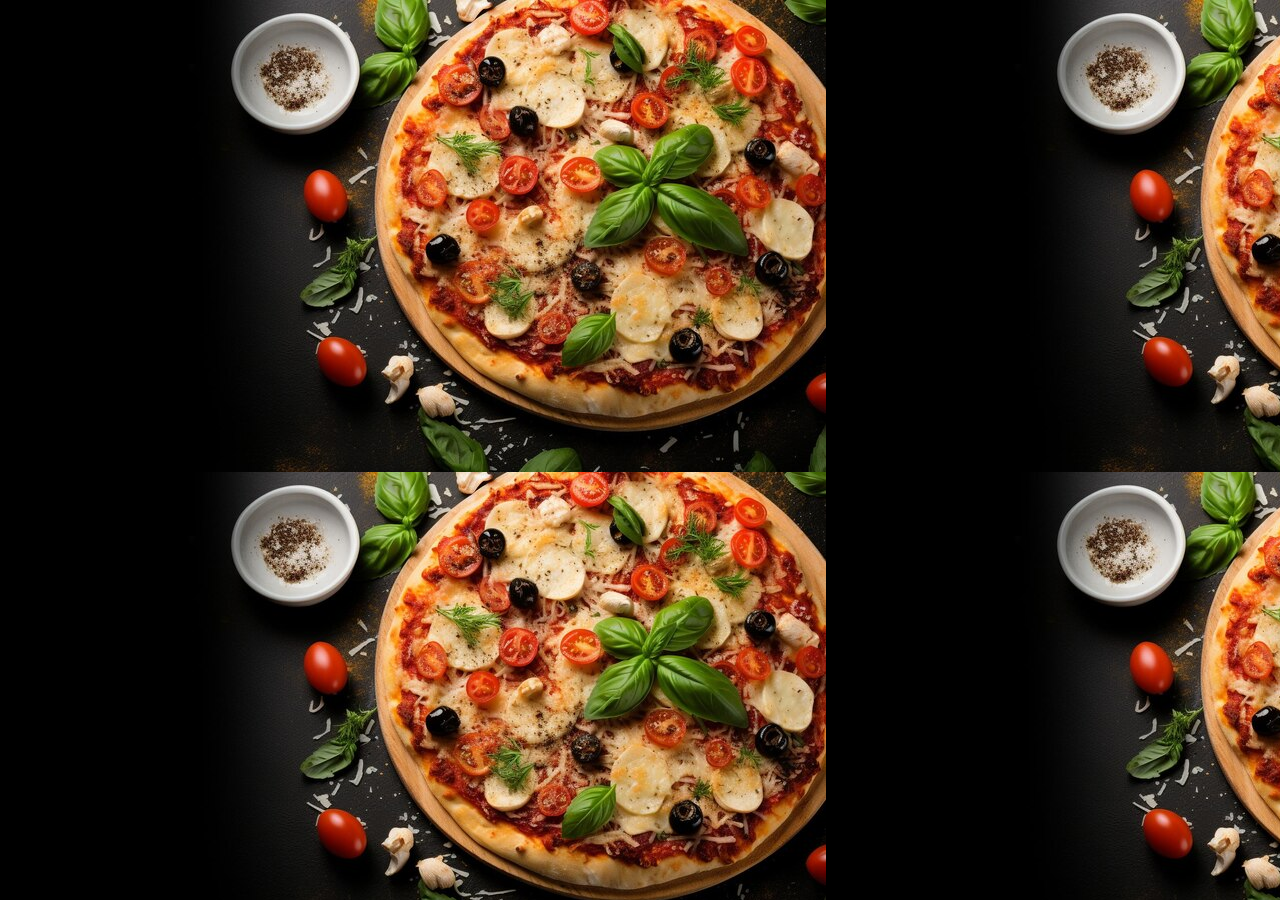
==== index.html @ 1f20195a "add main features" ====
<!DOCTYPE html>
<html lang="en">
<head>
    <meta charset="UTF-8">
    <meta name="viewport" content="width=device-width, initial-scale=1.0">
    <title>PizzaParadise</title>
    <link rel="stylesheet" href="style.css">
    <link rel="stylesheet"
    href="https://unpkg.com/boxicons@latest/css/boxicons.min.css">
    
   
</head>
<body width =100% background = "freshness-flavor-rustic-italian-table-generated-by-ai_188544-151933.jpg" >
   <script> src="script.js"</Script> 
</body>
</html>
---- style.css ----
*{
    font-family: cursive;
    margin: 0;
    padding: 0;
    box-sizing: border-box;
    scroll-padding-top: 4rem;
    scroll-behavior: smooth;
    list-style: none;
    text-decoration: none;
}
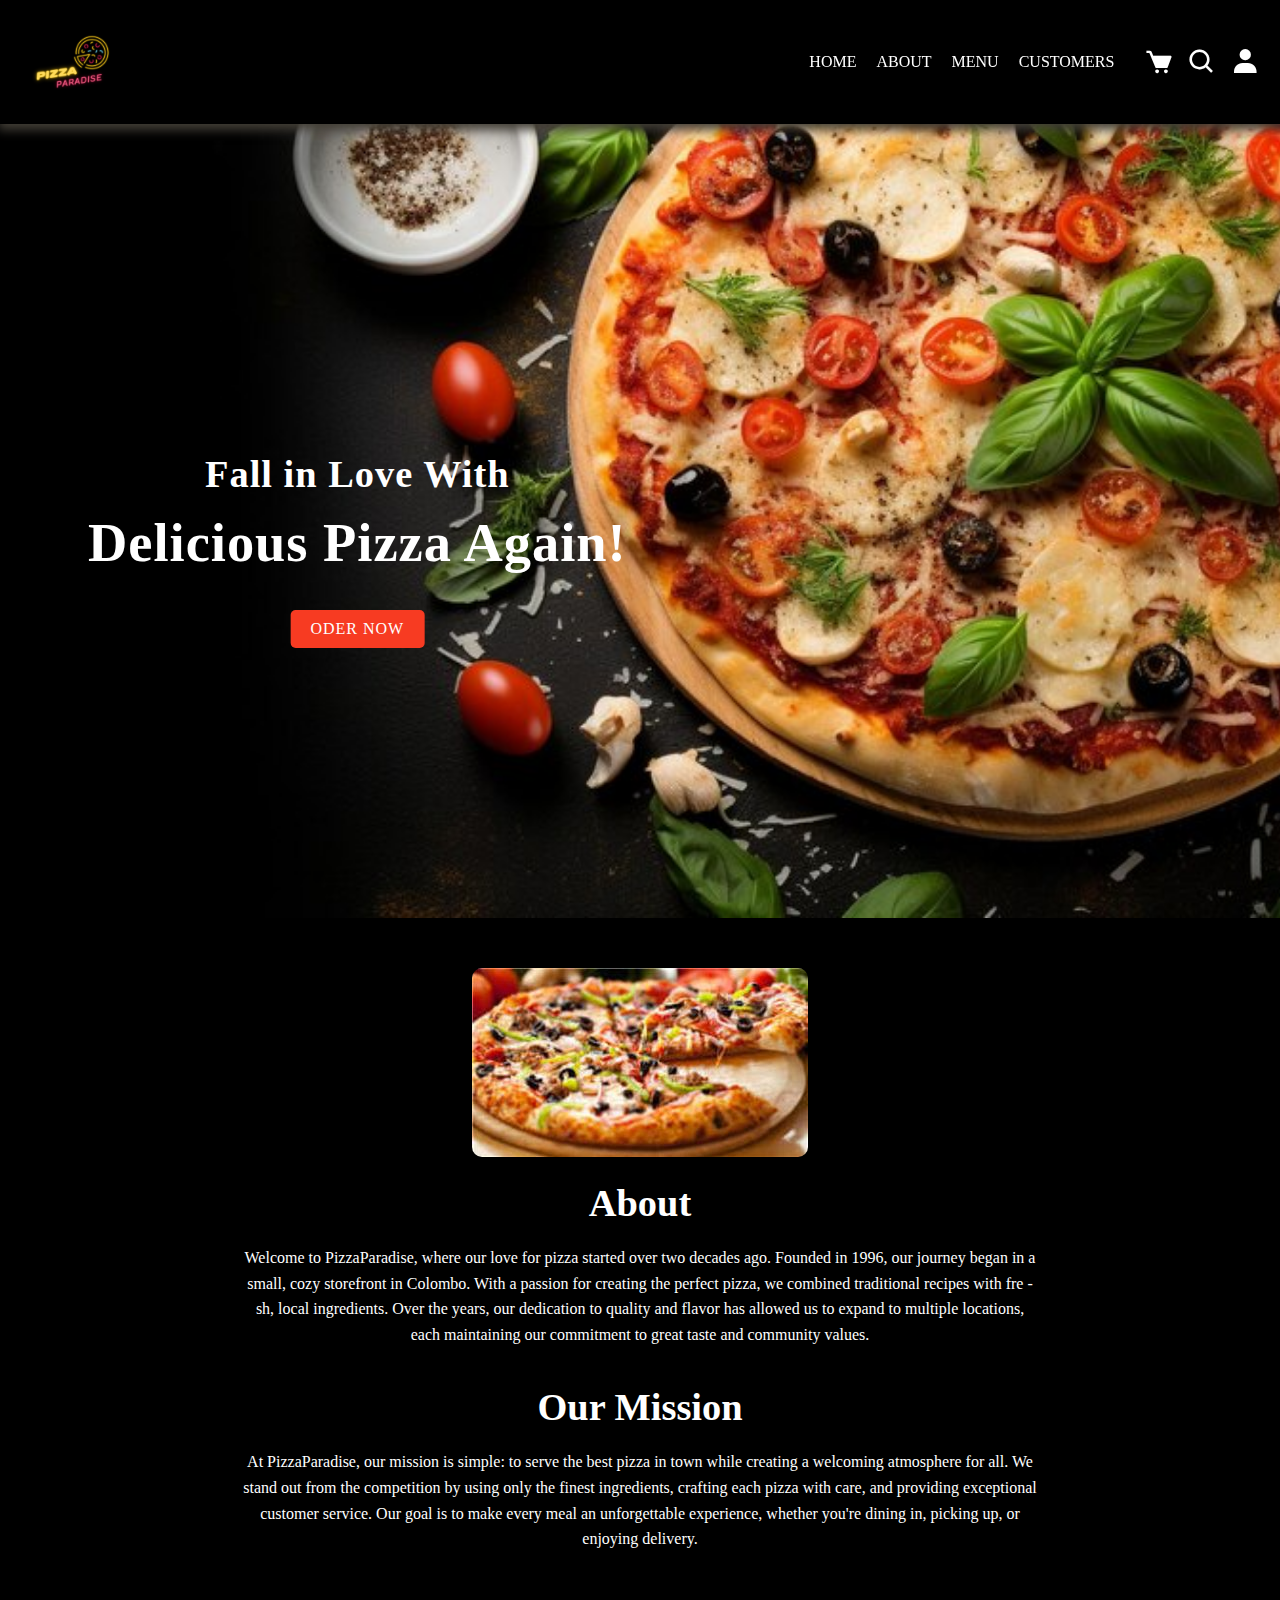
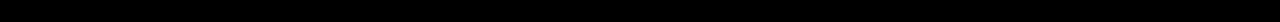
==== commit 1945122c: "create home page and about" ====
--- a/index.html
+++ b/index.html
@@ -5,12 +5,64 @@
     <meta name="viewport" content="width=device-width, initial-scale=1.0">
     <title>PizzaParadise</title>
     <link rel="stylesheet" href="style.css">
-    <link rel="stylesheet"
-    href="https://unpkg.com/boxicons@latest/css/boxicons.min.css">
-    
-   
+    <link rel="stylesheet" href="https://unpkg.com/boxicons@latest/css/boxicons.min.css">
 </head>
-<body width =100% background = "freshness-flavor-rustic-italian-table-generated-by-ai_188544-151933.jpg" >
-   <script> src="script.js"</Script> 
+<body>
+    <header>
+        <i class='bx bx-menu' id="menu-icone"></i>
+        <a href="#" class="logo" ><img src="2.png" alt="Logo" ></a>
+        <!-- Links -->
+        <ul class="navbar">
+            <li><a href="#home">Home</a></li>
+            <li><a href="#about">About</a></li>
+            <li><a href="#menu">Menu</a></li>
+            <li><a href="#customers">Customers</a></li>
+        </ul>
+        <div class="header-icone">
+            <i class='bx bxs-cart'></i>
+            <i class='bx bx-search' id="search-icon"></i>
+            <i class='bx bxs-user'></i>
+        </div>
+        <dic class="serchbox">
+            <input type="search" placeholder="search">
+        </dic>
+        
+    </header>
+    <!--home -->>
+
+    <section class="home" id="home">
+    <div class="hometext">
+        <h3>Fall in Love With</h3>
+        <h1>Delicious Pizza Again!</h1>
+        <a href="#" class="btn1">Oder Now</a>
+        <a href="#" class="btn2"></a>
+    </div>
+    <div class="homeimg">
+        <img src=>
+    </div>
+</section>
+<section class="about"  id = "about">
+    <div class="aboutimg">
+        <img src="pic.jpg">
+    </div>
+    <h2>About</h2>
+    <p>Welcome to PizzaParadise, where our love for pizza started over two decades ago. 
+           Founded in 1996, our journey began in a small, cozy storefront in Colombo. With a 
+           passion for creating the perfect pizza, we combined traditional recipes with fre
+           -sh, local ingredients. Over the years, our dedication to quality and flavor has 
+           allowed us to expand to multiple locations, each maintaining our commitment to 
+           great taste and community values.</p>
+           <br>
+    <h2>Our Mission</h2>
+    <p>At PizzaParadise, our mission is simple: to serve the best
+           pizza in town while creating a welcoming atmosphere for all.
+           We stand out from the competition by using only the finest 
+           ingredients, crafting each pizza with care, and providing 
+           exceptional customer service. Our goal is to make every meal
+           an unforgettable experience, whether you're dining in, picking
+           up, or enjoying delivery.</p>
+</section>
+
+    <script src="script.js"></script>
 </body>
-</html>+</html>
--- a/style.css
+++ b/style.css
@@ -1,4 +1,4 @@
-*{
+* {
     font-family: cursive;
     margin: 0;
     padding: 0;
@@ -7,4 +7,190 @@
     scroll-behavior: smooth;
     list-style: none;
     text-decoration: none;
+}
+
+:root {
+    --main-color: #fff;
+    --secondary-color: rgb(247, 59, 34);
+    --bg-color: black;
+    --box-shadow: 2px 2px 10px 4px rgb(66, 62, 54);
+}
+
+img {
+    width: 100%;
+}
+
+body {
+    color: var(--main-color);
+    background-color: var(--bg-color);
+}
+
+header {
+    position: fixed;
+    width: 100%;
+    top: 0;
+    display: flex;
+    align-items: center;
+    justify-content: space-between;
+    padding: 10px 20px;
+    background-color: var(--bg-color);
+    box-shadow: var(--box-shadow);
+    z-index: 1000;
+    transition: 0.5s linear;
+}
+
+.logo img {
+    width: 100px;
+    height: auto;
+}
+
+.navbar {
+    display: flex;
+    align-items: center;
+    margin-left: auto;
+}
+
+.navbar li {
+    margin: 0 10px;
+    text-transform: uppercase;
+}
+
+.navbar li a {
+    color: var(--main-color);
+    font-size: 16px;
+}
+
+.navbar a:hover {
+    background-color: rgba(66, 62, 54, 0.5);
+    border-radius: 4px;
+    padding: 5px;
+}
+
+.header-icone {
+    display: flex;
+    align-items: center;
+    margin-left: 20px;
+    cursor: pointer;
+    column-gap: 0.8rem;
+}
+
+   
+.header-icone i {
+        font-size: 30px; /* Adjust the size of icons if needed */
+        color: var(--main-color);
+    }
+
+#menu-icone {
+    margin-right: auto;
+    font-size: 24px;
+    z-index: 100001;
+    cursor: pointer;
+    display: none;
+
+}
+.serchbox.active{
+    top: 110%;
+    transition-property: top;
+    transition-duration: 0.25s;
+    box-shadow: var(--box-shadow);
+
+}
+.serchbox{
+    position: absolute;
+    top: -100%;
+    left: 90%;
+    transform: translate(-50%);
+}
+.serchbox input{
+    padding: 5px;
+    font-size: 1rem;
+
+}
+.serchbox input::placeholder{
+    font-size: 1rem;
+    font-weight: 500;
+}
+.home {
+    position: relative;
+    width: 100%;
+    min-height: 100vh; /* Corrected from -20vh */
+    background: url('pic1.jpg') no-repeat center center/cover;
+    display: flex;
+    justify-content: center;
+    align-items: center;
+    text-align: center;
+    padding: 20px;
+}
+.hometext {
+    position: absolute;
+    top: 60%;
+    right: 30%;
+    transform: translate(-50%, -50%);
+    display: flex;
+    flex-direction: column;
+    align-items: center;
+    gap: 1rem; /* Adds space between the elements */
+}
+
+.hometext h1 {
+    font-size: 3.4rem;
+    color: var(--main-color);
+    letter-spacing: 1px;
+}
+
+.hometext h3 {
+    font-size: 2.4rem;
+    color: var(--main-color);
+    letter-spacing: 1px;
+}
+
+.btn1 {
+    display: inline-block;
+    margin-top: 20px;
+    padding: 10px 20px;
+    background-color: var(--secondary-color);
+    color: var(--main-color);
+    border-radius: 5px;
+    text-transform: uppercase;
+    letter-spacing: 1px;
+    transition: background-color 0.3s;
+}
+
+.btn1:hover {
+    background-color: rgba(247, 59, 34, 0.8);
+}
+
+.homeimg img {
+    max-width: 100%;
+    height: auto;
+    border-radius: 10px;
+}
+.about {
+    display: flex;
+    flex-direction: column;
+    align-items: center;
+    text-align: center;
+    padding: 50px 20px;
+    background-color: var(--bg-color);
+}
+
+.aboutimg img {
+    max-width: 100%;
+    height: auto;
+    border-radius: 10px;
+    margin-bottom: 20px;
+}
+
+.about h2 {
+    font-size: 2.4rem;
+    color: var(--main-color);
+    margin-bottom: 20px;
+}
+
+.about p {
+    font-size: 1rem;
+    color: var(--main-color);
+    line-height: 1.6;
+    max-width: 800px;
+    margin-bottom: 20px;
 }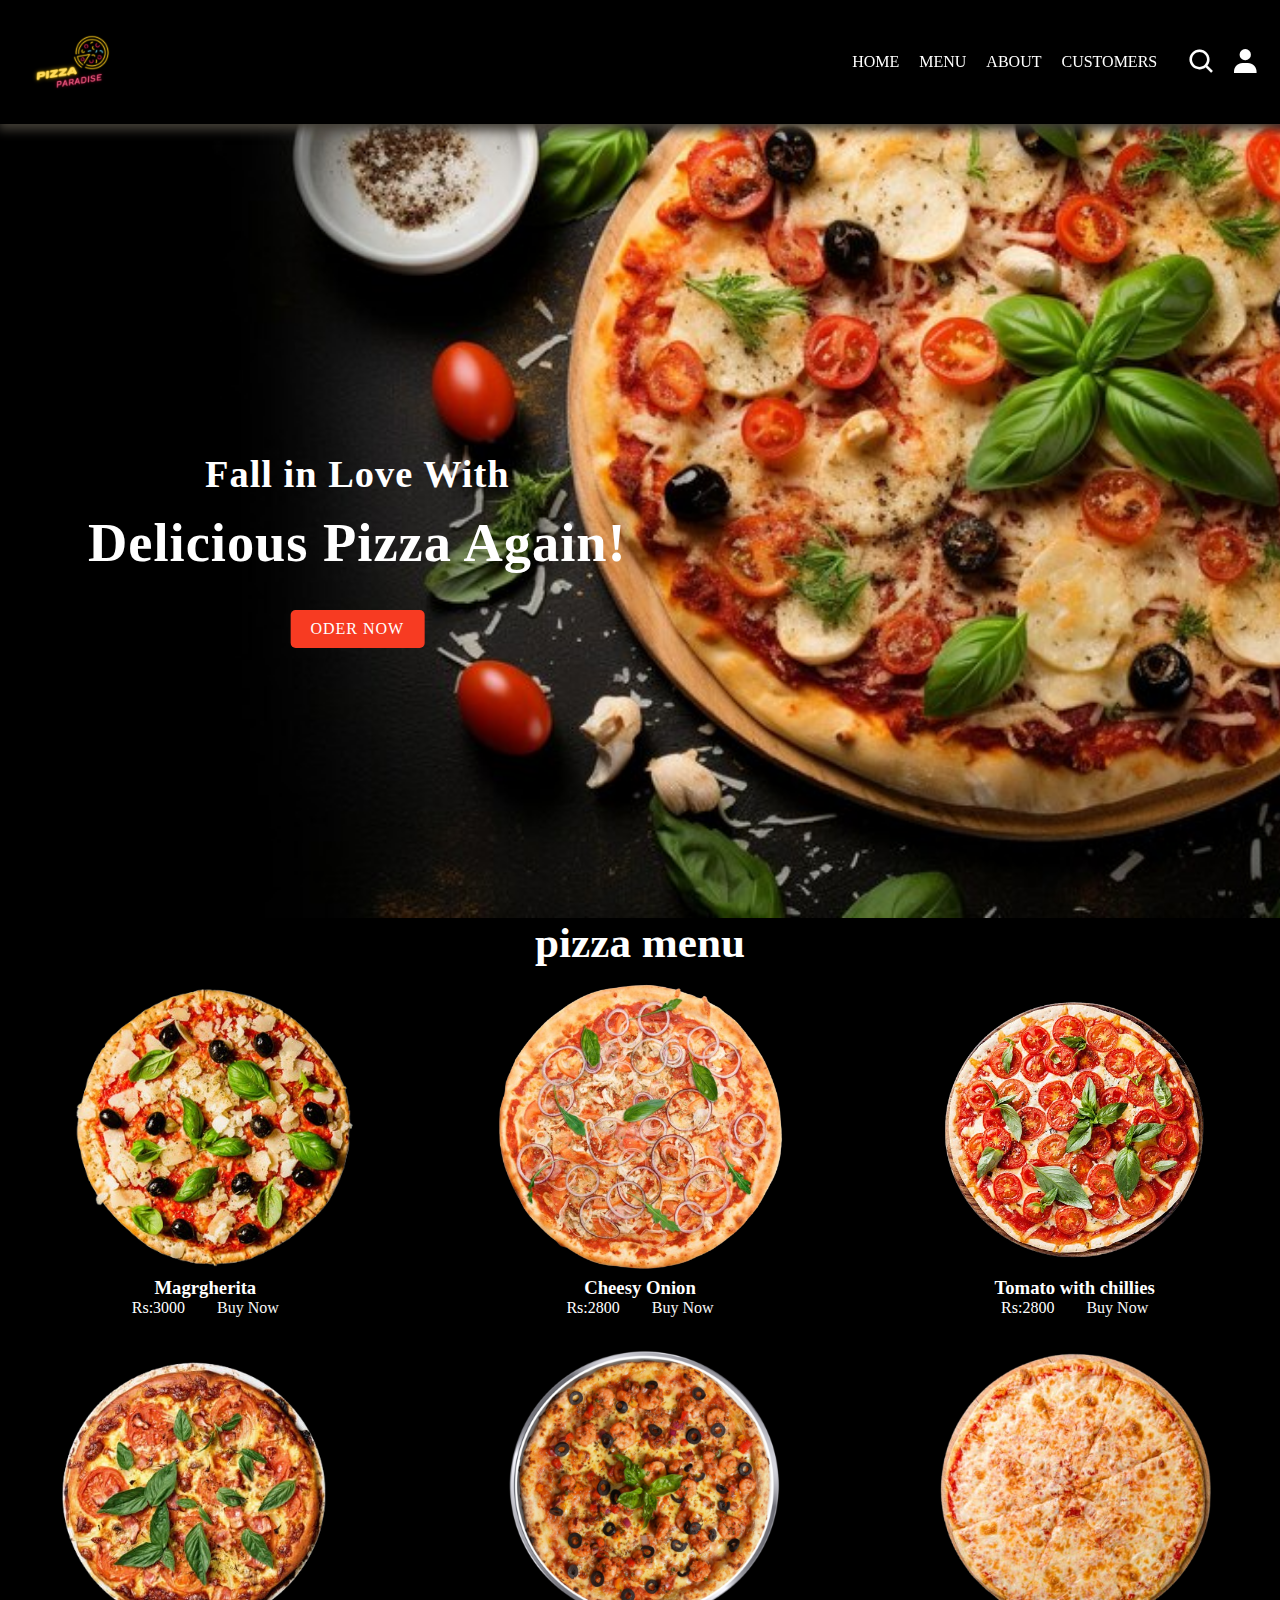
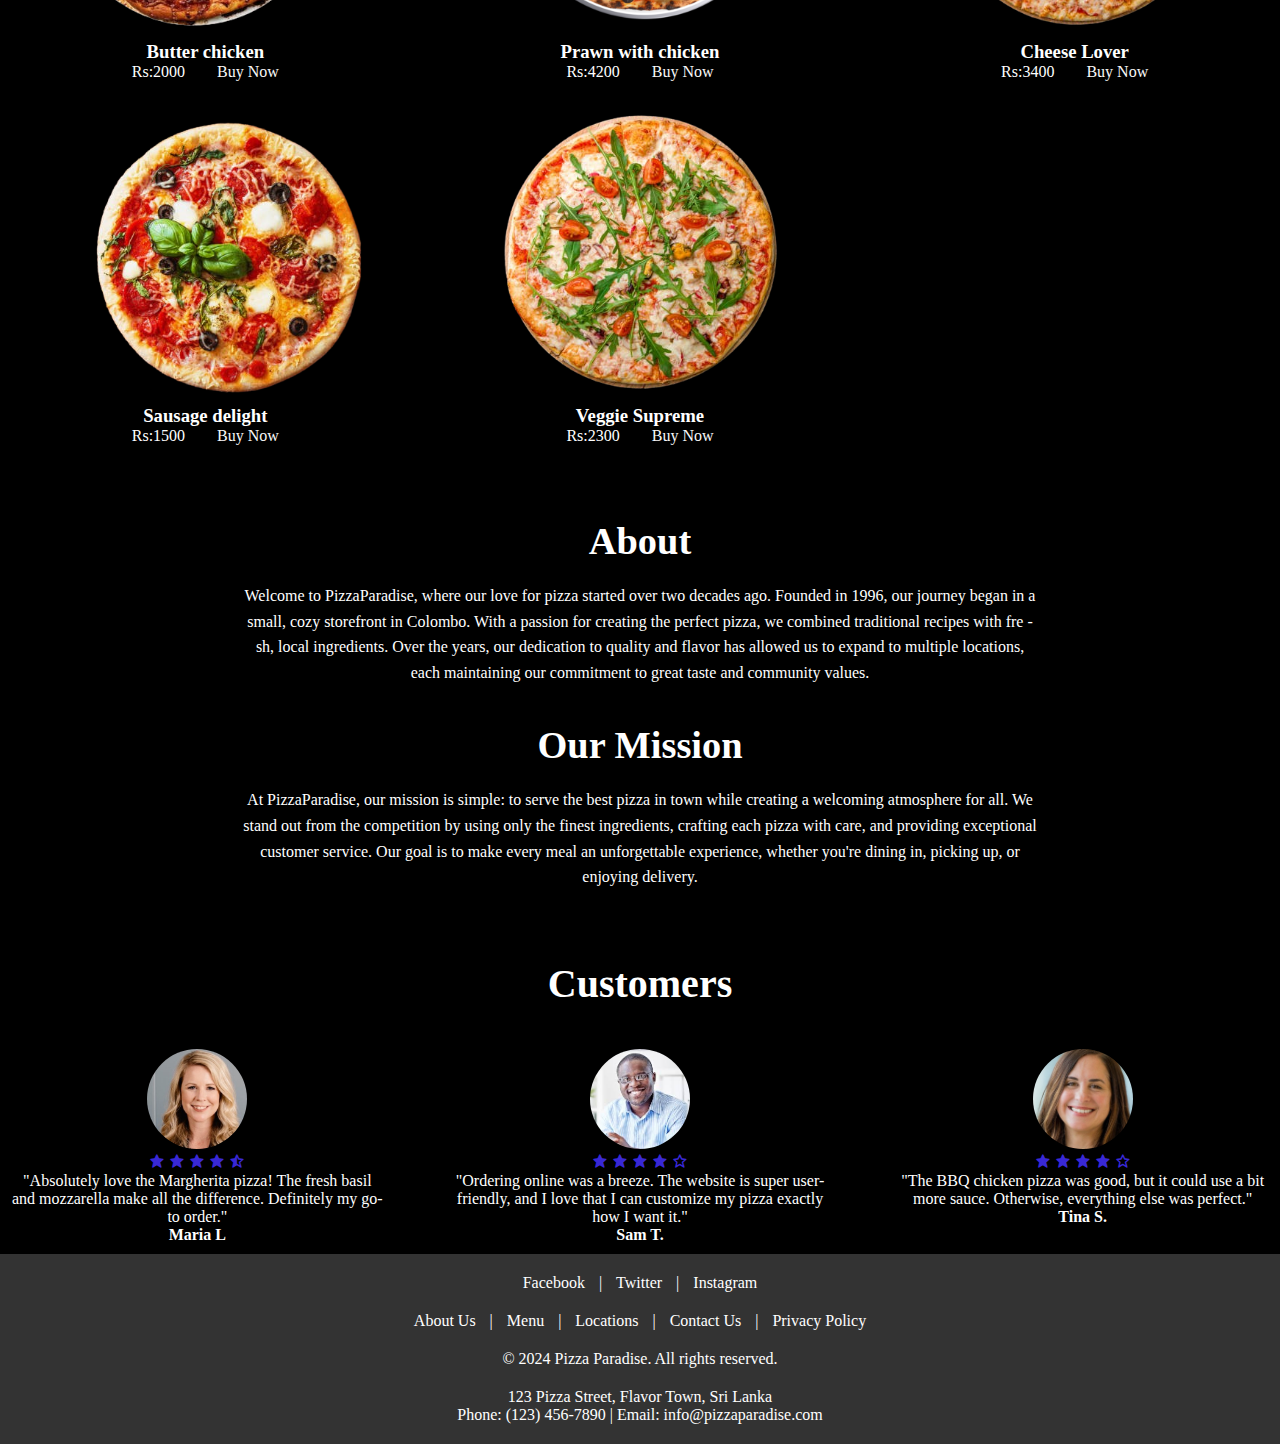
==== commit 53334fb4: "complete about and customer" ====
--- a/index.html
+++ b/index.html
@@ -14,12 +14,11 @@
         <!-- Links -->
         <ul class="navbar">
             <li><a href="#home">Home</a></li>
+            <li><a href="#menu">Menu</a></li>
             <li><a href="#about">About</a></li>
-            <li><a href="#menu">Menu</a></li>
-            <li><a href="#customers">Customers</a></li>
+            <li><a href="#customer">Customers</a></li>
         </ul>
         <div class="header-icone">
-            <i class='bx bxs-cart'></i>
             <i class='bx bx-search' id="search-icon"></i>
             <i class='bx bxs-user'></i>
         </div>
@@ -34,16 +33,88 @@
     <div class="hometext">
         <h3>Fall in Love With</h3>
         <h1>Delicious Pizza Again!</h1>
-        <a href="#" class="btn1">Oder Now</a>
+        <a href="loging.html" class="btn1">Oder Now</a>
         <a href="#" class="btn2"></a>
     </div>
     <div class="homeimg">
         <img src=>
     </div>
 </section>
+<section class="menu" id="menu">
+    <div class="heading">
+    <h2> Pizza Menu </h2>
+</div>
+<div class="contener">
+
+    <div class="box">
+        <img src="pi1.png" alt="">
+        <h3>Magrgherita</h3>
+        <div class="content">
+            <span>Rs:3000</span>
+            <a href="#">Buy Now</a>
+        </div>
+    </div>
+    <div class="box">
+        <img src="pi3.png" alt="">
+        <h3>Cheesy Onion</h3>
+        <div class="content">
+            <span>Rs:2800</span>
+            <a href="#">Buy Now</a>
+        </div>
+    </div>
+    <div class="box">
+        <img src="pi4.png" alt="">
+        <h3>Tomato with chillies</h3>
+        <div class="content">
+            <span>Rs:2800</span>
+            <a href="#">Buy Now</a>
+        </div>
+    </div>
+    <div class="box">
+        <img src="pi5.png" alt="">
+        <h3>Butter chicken</h3>
+        <div class="content">
+            <span>Rs:2000</span>
+            <a href="#">Buy Now</a>
+        </div>
+    </div>
+    <div class="box">
+        <img src="pi6.png" alt="">
+        <h3>Prawn with chicken</h3>
+        <div class="content">
+            <span>Rs:4200</span>
+            <a href="#">Buy Now</a>
+        </div>
+    </div>
+    <div class="box">
+        <img src="pi7.png" alt="">
+        <h3>Cheese Lover</h3>
+        <div class="content">
+            <span>Rs:3400</span>
+            <a href="#">Buy Now</a>
+        </div>
+    </div>
+    <div class="box">
+        <img src="pi8.png" alt="">
+        <h3>Sausage delight</h3>
+        <div class="content">
+            <span>Rs:1500</span>
+            <a href="loging.html">Buy Now</a>
+        </div>
+    </div>
+    <div class="box">
+        <img src="pi10.png" alt="">
+        <h3>Veggie Supreme</h3>
+        <div class="content">
+            <span>Rs:2300</span>
+            <a href="loging.html">Buy Now</a>
+        </div>
+    </div>
+</div>
+</section>
 <section class="about"  id = "about">
     <div class="aboutimg">
-        <img src="pic.jpg">
+        <img src="">
     </div>
     <h2>About</h2>
     <p>Welcome to PizzaParadise, where our love for pizza started over two decades ago. 
@@ -62,6 +133,77 @@
            an unforgettable experience, whether you're dining in, picking
            up, or enjoying delivery.</p>
 </section>
+<section class="customer" id="customer">
+    <div class="div">
+        <h1 style="text-align: center;">Customers</h1>
+    </div>
+    <div class="cuscontener">
+        <div class="box">
+            <img src="p1.jpg" alt="">
+            <div class="stars">
+                <i class='bx bxs-star'></i>
+                <i class='bx bxs-star'></i>
+                <i class='bx bxs-star'></i>
+                <i class='bx bxs-star'></i>
+                <i class='bx bxs-star-half' ></i>
+            </div> 
+            <p>"Absolutely love the Margherita pizza! 
+                The fresh basil and mozzarella make all the difference. 
+                Definitely my go-to order." </p>
+                <h4>Maria L</h4>
+        </div>
+
+        <div class="box">
+            <img src="p2.jpeg" alt="">
+            <div class="stars">
+                <i class='bx bxs-star'></i>
+                <i class='bx bxs-star'></i>
+                <i class='bx bxs-star'></i>
+                <i class='bx bxs-star'></i>
+                <i class='bx bx-star' ></i>
+            </div> 
+            <p>"Ordering online was a breeze. The website is super user-friendly, and I love that I can customize my pizza exactly how I want it." </p>
+                <h4>Sam T.</h4>
+        </div>
+
+        <div class="box">
+            <img src="p3.jpg" alt="">
+            <div class="stars">
+                <i class='bx bxs-star'></i>
+                <i class='bx bxs-star'></i>
+                <i class='bx bxs-star'></i>
+                <i class='bx bxs-star'></i>
+                <i class='bx bx-star' ></i>
+            </div> 
+            <p>"The BBQ chicken pizza was good, but it could use a bit more sauce. Otherwise, everything else was perfect." </p>
+                <h4>Tina S.</h4>
+        </div>
+    </div>
+
+</section>
+<div class="section">
+    <footer style="background-color: #333; color: white; padding: 20px; text-align: center;">
+        <div style="margin-bottom: 20px;">
+            <a href="#" style="color: white; margin: 0 10px;">Facebook</a> |
+            <a href="#" style="color: white; margin: 0 10px;">Twitter</a> |
+            <a href="#" style="color: white; margin: 0 10px;">Instagram</a>
+        </div>
+        <div style="margin-bottom: 20px;">
+            <a href="#about" style="color: white; margin: 0 10px;">About Us</a> |
+            <a href="#menu" style="color: white; margin: 0 10px;">Menu</a> |
+            <a href="#" style="color: white; margin: 0 10px;">Locations</a> |
+            <a href="#" style="color: white; margin: 0 10px;">Contact Us</a> |
+            <a href="#" style="color: white; margin: 0 10px;">Privacy Policy</a>
+        </div>
+        <div style="margin-bottom: 20px;">
+            <p style="margin: 0;">&copy; 2024 Pizza Paradise. All rights reserved.</p>
+        </div>
+        <div>
+            <p style="margin: 0;">123 Pizza Street, Flavor Town, Sri Lanka</p>
+            <p style="margin: 0;">Phone: (123) 456-7890 | Email: info@pizzaparadise.com</p>
+        </div>
+    </footer>
+</div>
 
     <script src="script.js"></script>
 </body>
--- a/style.css
+++ b/style.css
@@ -193,4 +193,94 @@
     line-height: 1.6;
     max-width: 800px;
     margin-bottom: 20px;
+}
+.heading{
+    text-align: center;
+    font-size: 1.8rem;
+    text-transform: lowercase;
+}
+.contener {
+    display: grid;
+    grid-template-columns: 1fr 1fr 1fr;
+    gap: 1.5rem;
+    margin-top: 10px;
+}
+.contener .box .content{
+    display: flex;
+    align-items: center;
+    justify-content: space-around;
+}
+.contener .box .content span{
+    padding: 0 1rem;
+    
+}
+.contener .box .content a{
+    padding: 0 1rem;
+    color: rgb(248, 248, 248);
+    border: #fff;
+    border-radius: 1rem;
+    box-shadow: #585454;
+   
+}
+.contener .box .content a:hover{
+    background:#f10303;
+    color: #f7f1f1;
+}
+.contener .box {
+    position: relative; 
+    padding: 0; /* Removed padding to fit the image exactly */
+    display: flex;
+    flex-direction: column;
+    align-items: center;
+    border-radius: 0.5rem;  
+    transition: transform 0.3s;
+    overflow: hidden; /* Ensures image fits within the box */
+}
+
+.contener .box:hover {
+    background-color: var(--box-shadow);
+    transform: scale(105%);
+    transition:  background-color linear, transform linear;
+    ;
+
+}
+
+.contener img {
+    width: 500px; /* Makes the image take up the full width of the box */
+    height: 300px; /* Maintains aspect ratio */
+    object-fit: contain;
+    object-position: center;
+    border-radius: 0.5rem 0.5rem 0 0; /* Rounds the top corners */
+}
+.cuscontener{
+    display: grid;
+    grid-template-columns: 1fr 1fr 1fr;
+    gap: 3rem;
+    margin-top: 2rem;
+}
+.cuscontener .box{
+    padding: 10px;
+    
+    border-radius: 1rem;
+    text-align: center;
+    cursor: pointer;
+
+}
+.customer h1{
+    font-size: 40px;
+}
+.customer .box img{
+    width: 100px;
+    height: 100px;
+    border-radius: 50%;
+    object-fit: cover;
+
+}
+.customer .box .stars .bx:hover{
+    transform: translateY(-5px);
+    box-shadow: var(--box-shadow);
+}
+.stars .bx{
+    color: rgb(57, 40, 214);
+    size: 1rem;
 }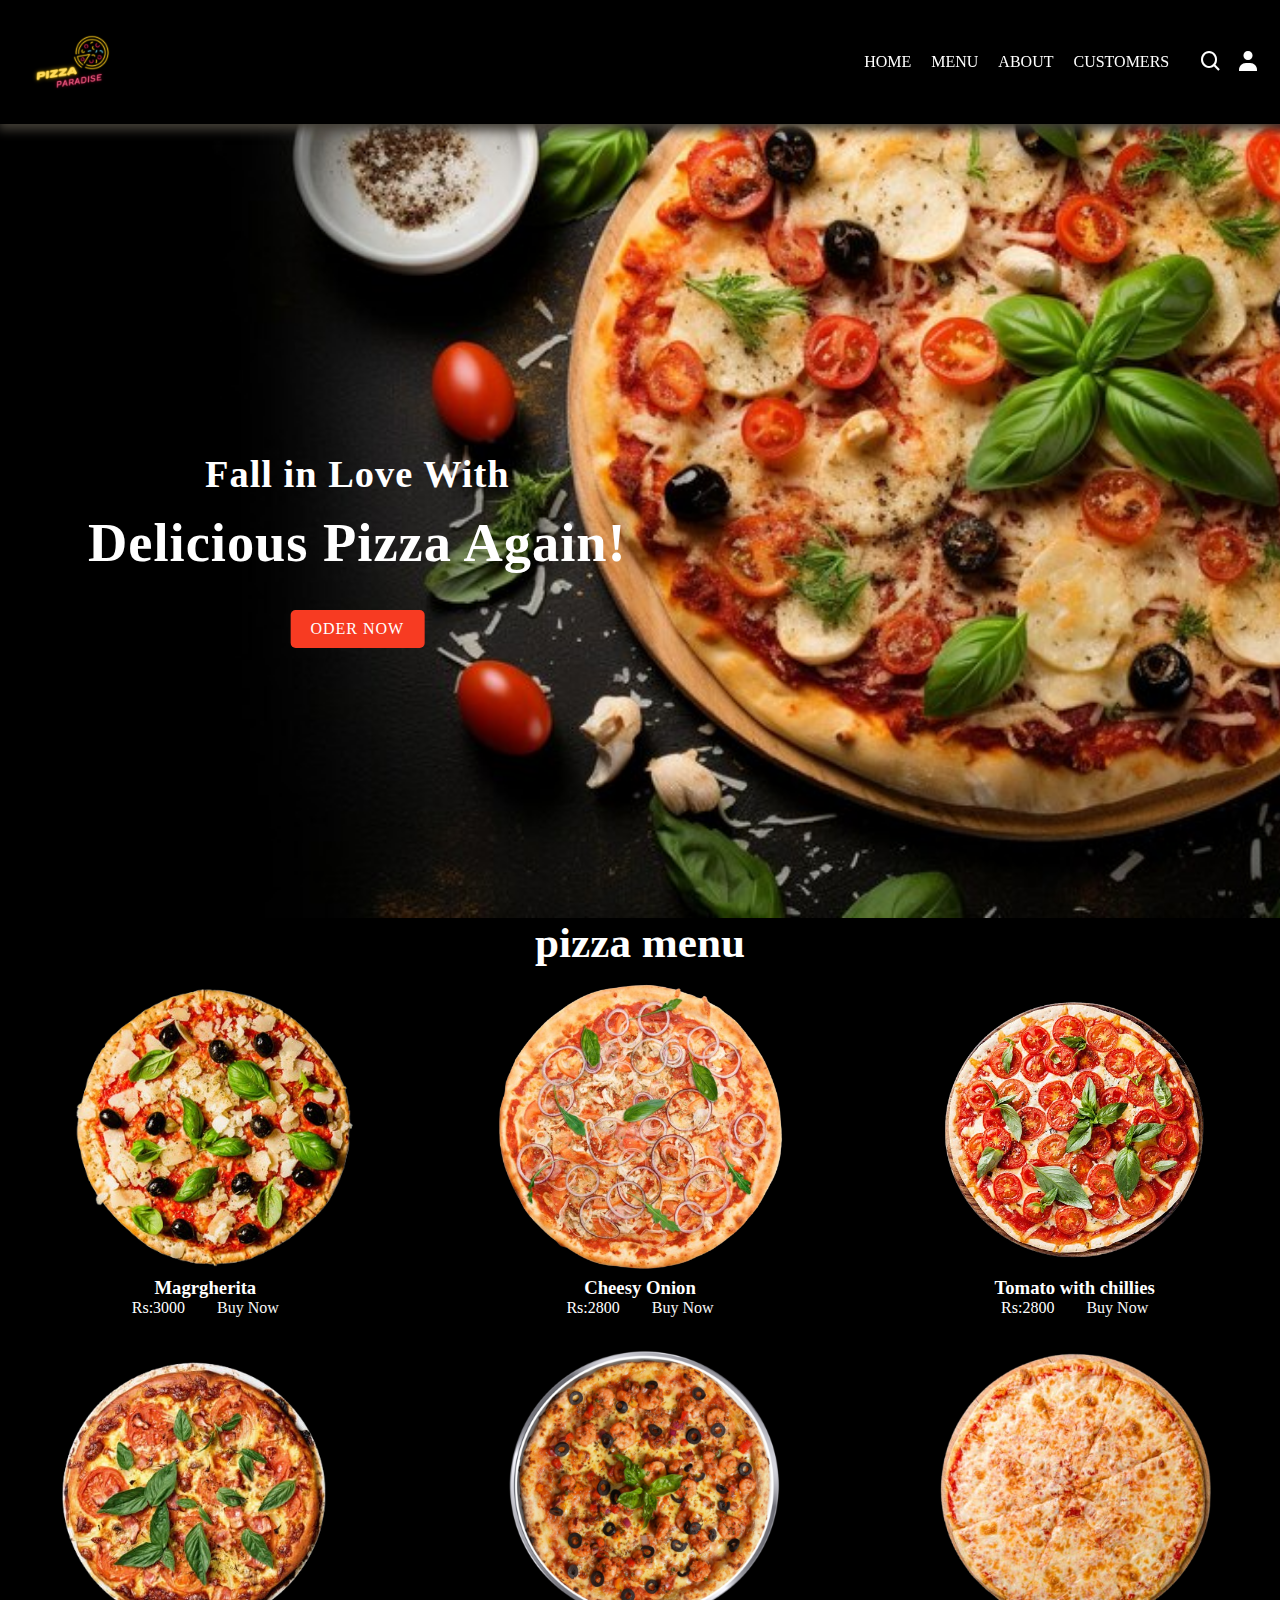
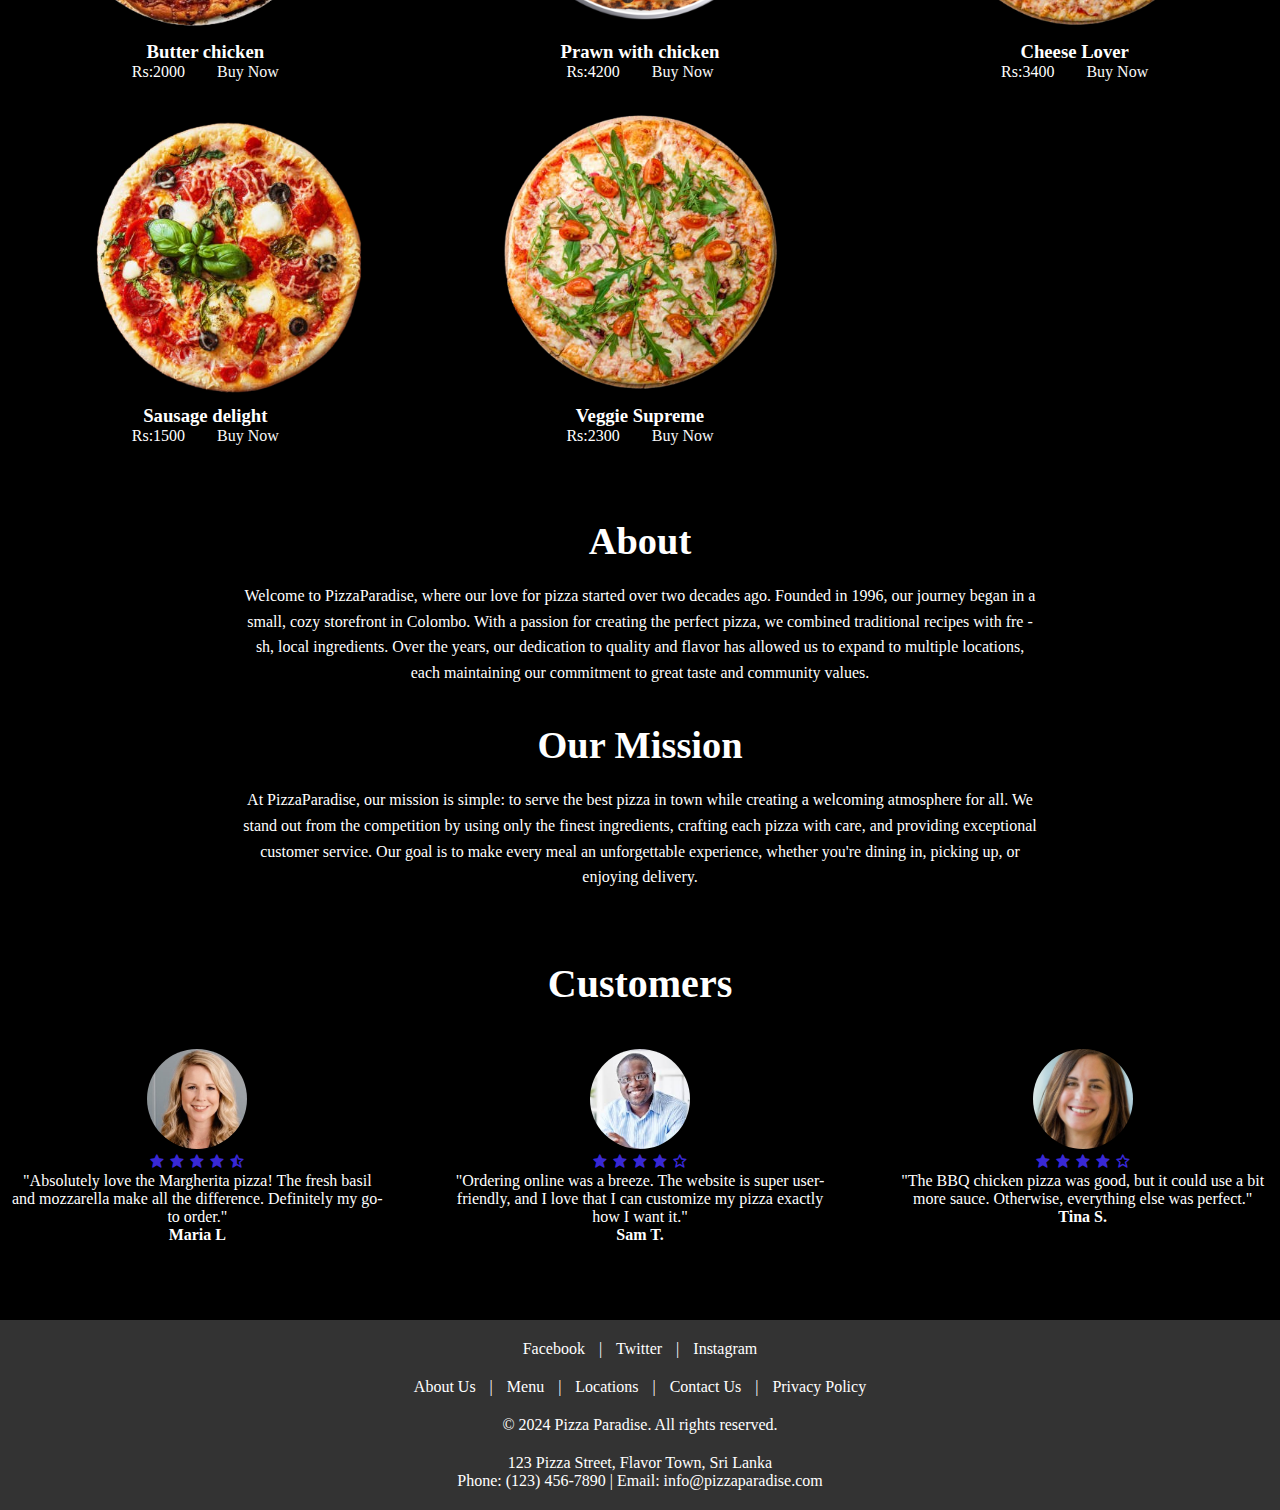
==== commit 1fa600e6: "login page" ====
--- a/index.html
+++ b/index.html
@@ -178,6 +178,7 @@
             <p>"The BBQ chicken pizza was good, but it could use a bit more sauce. Otherwise, everything else was perfect." </p>
                 <h4>Tina S.</h4>
         </div>
+        <br>
     </div>
 
 </section>
--- a/style.css
+++ b/style.css
@@ -283,4 +283,69 @@
 .stars .bx{
     color: rgb(57, 40, 214);
     size: 1rem;
-}+}
+@media (max-width: 1058px) {
+    header {
+        padding: 16px 60px;
+    }
+    section {
+        padding: 50px 60px;
+    }
+    .hometext h1 {
+        font-size: 18px;
+        text-align: center;
+    }
+    .hometext h3 {
+        font-size: 15px;
+        text-align: center;
+    }
+    .contener {
+        grid-template-columns: 1fr 1fr;
+    }
+    .cuscontener {
+        grid-template-columns: 1fr 1fr;
+    }
+}
+
+@media (max-width: 768px) {
+    header {
+        padding: 16px 20px;
+    }
+    .hometext h1 {
+        font-size: 18px;
+        text-align: center;
+    }
+    .hometext h3 {
+        font-size: 15px;
+        text-align: center;
+    }
+    .contener {
+        grid-template-columns: 1fr;
+    }
+    .cuscontener {
+        grid-template-columns: 1fr;
+    }
+    .logo img {
+        width: 80px;
+    }
+    .navbar li a {
+        font-size: 14px;
+    }
+    .header-icone i {
+        font-size: 24px;
+    }
+}
+    .header-icone i {
+        font-size: 24px;
+    }
+
+@media(max-width:463px){
+    .hometext h1 {
+        font-size: 15px;
+        text-align: center;
+    }
+    .hometext h3 {
+        font-size: 10px;
+        text-align: center;
+    }
+}
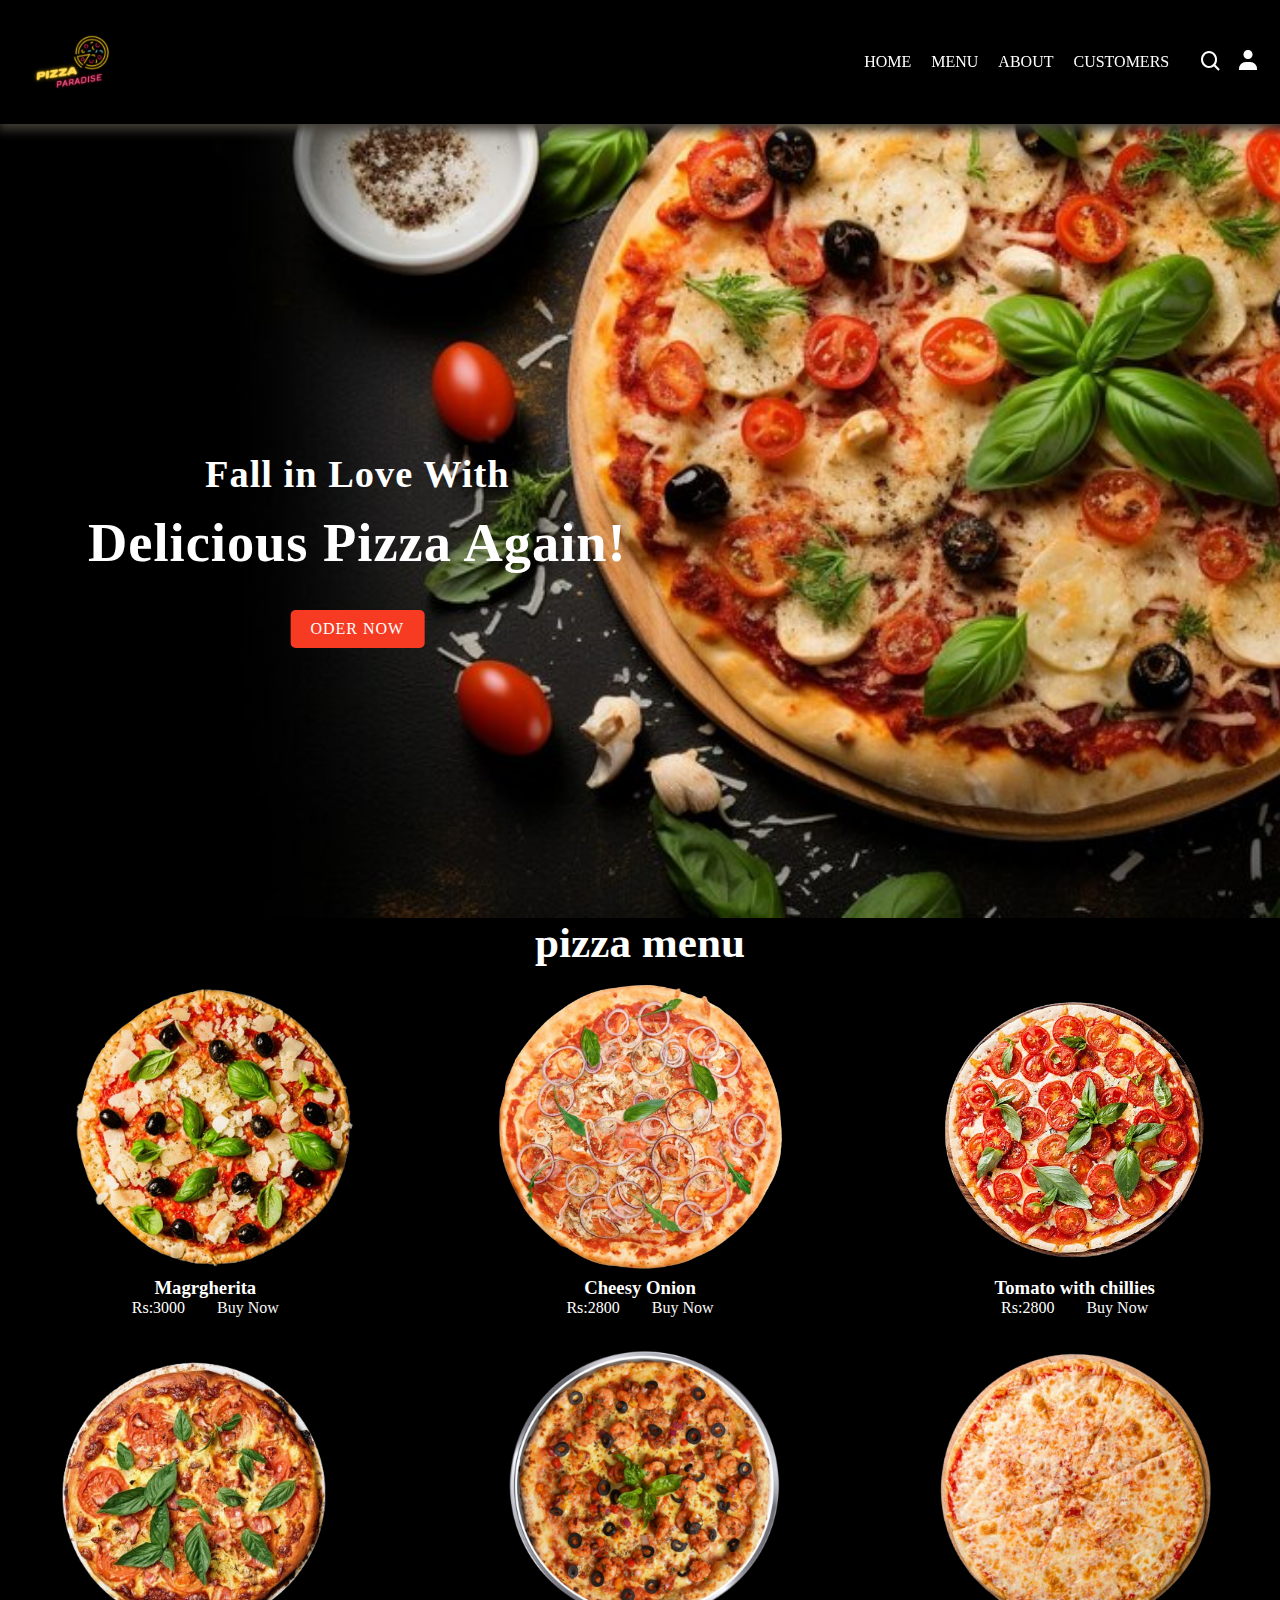
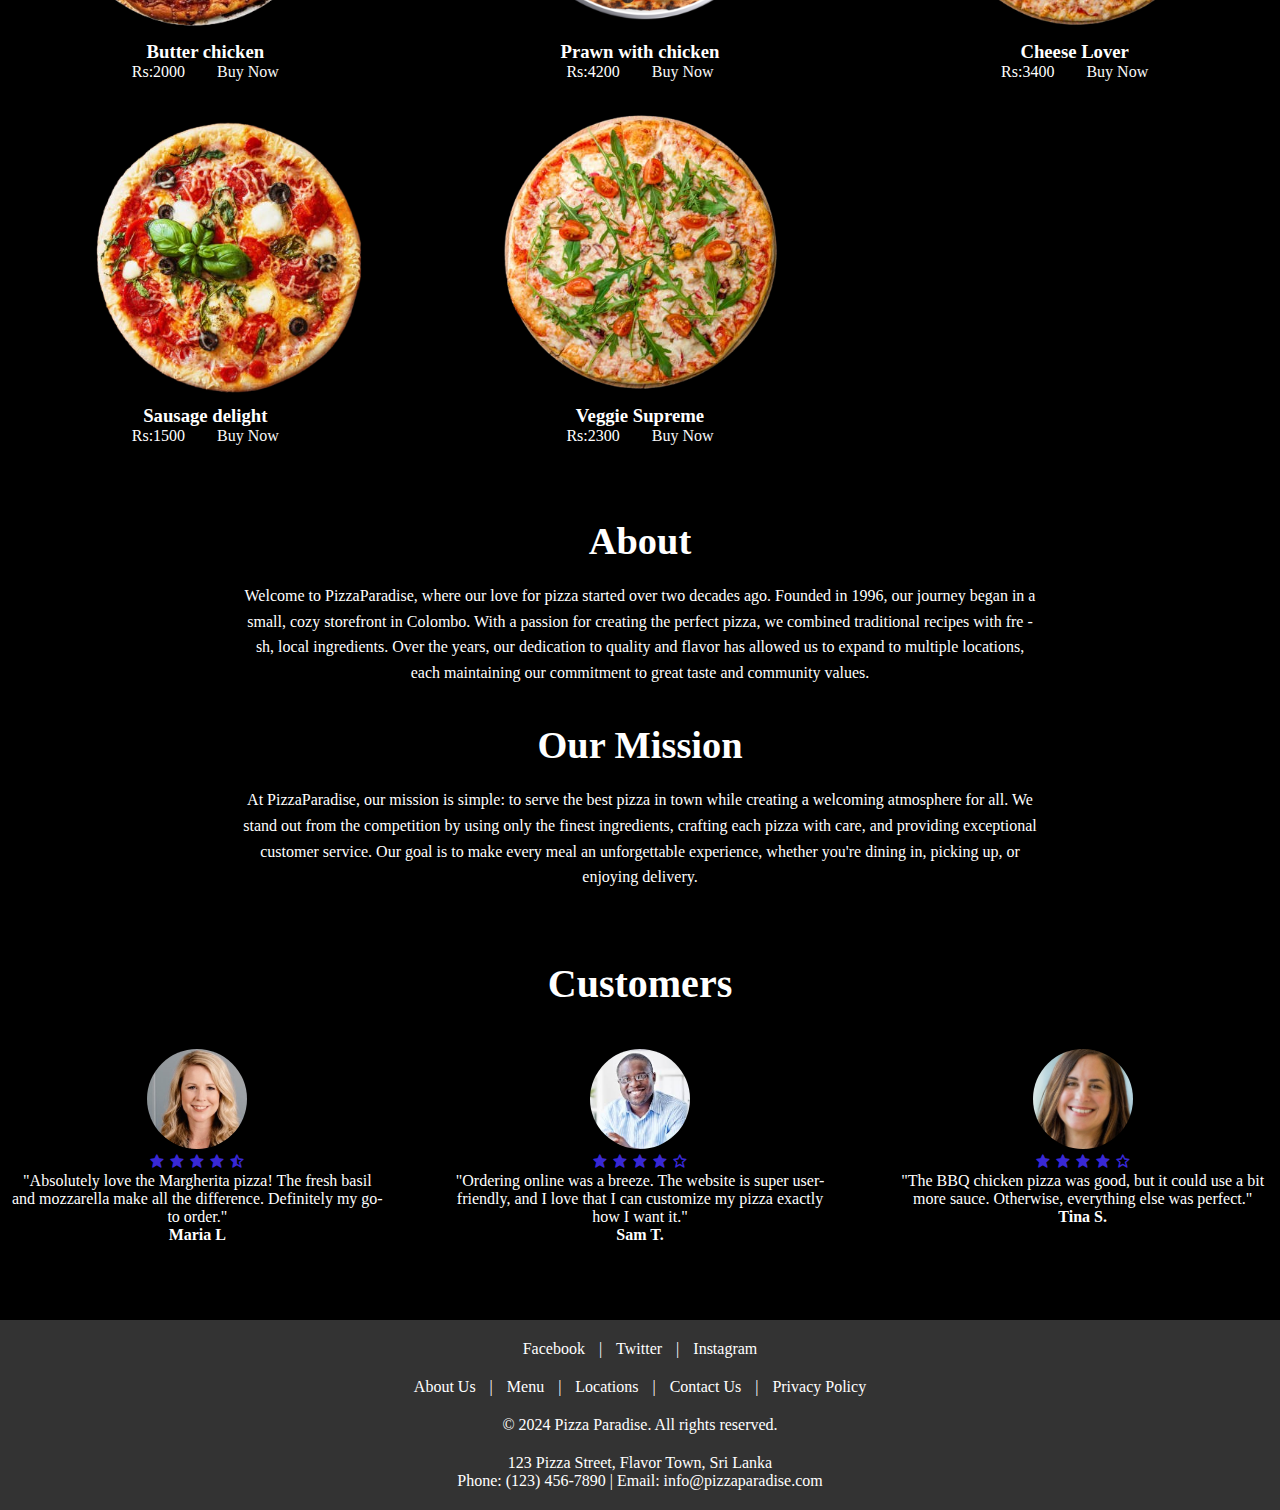
==== commit 3cb0d7e3: "login page" ====
--- a/index.html
+++ b/index.html
@@ -20,7 +20,8 @@
         </ul>
         <div class="header-icone">
             <i class='bx bx-search' id="search-icon"></i>
-            <i class='bx bxs-user'></i>
+            <a href="loging.html"> <i class='bx bxs-user' id = "user" ></i></a>
+           
         </div>
         <dic class="serchbox">
             <input type="search" placeholder="search">
